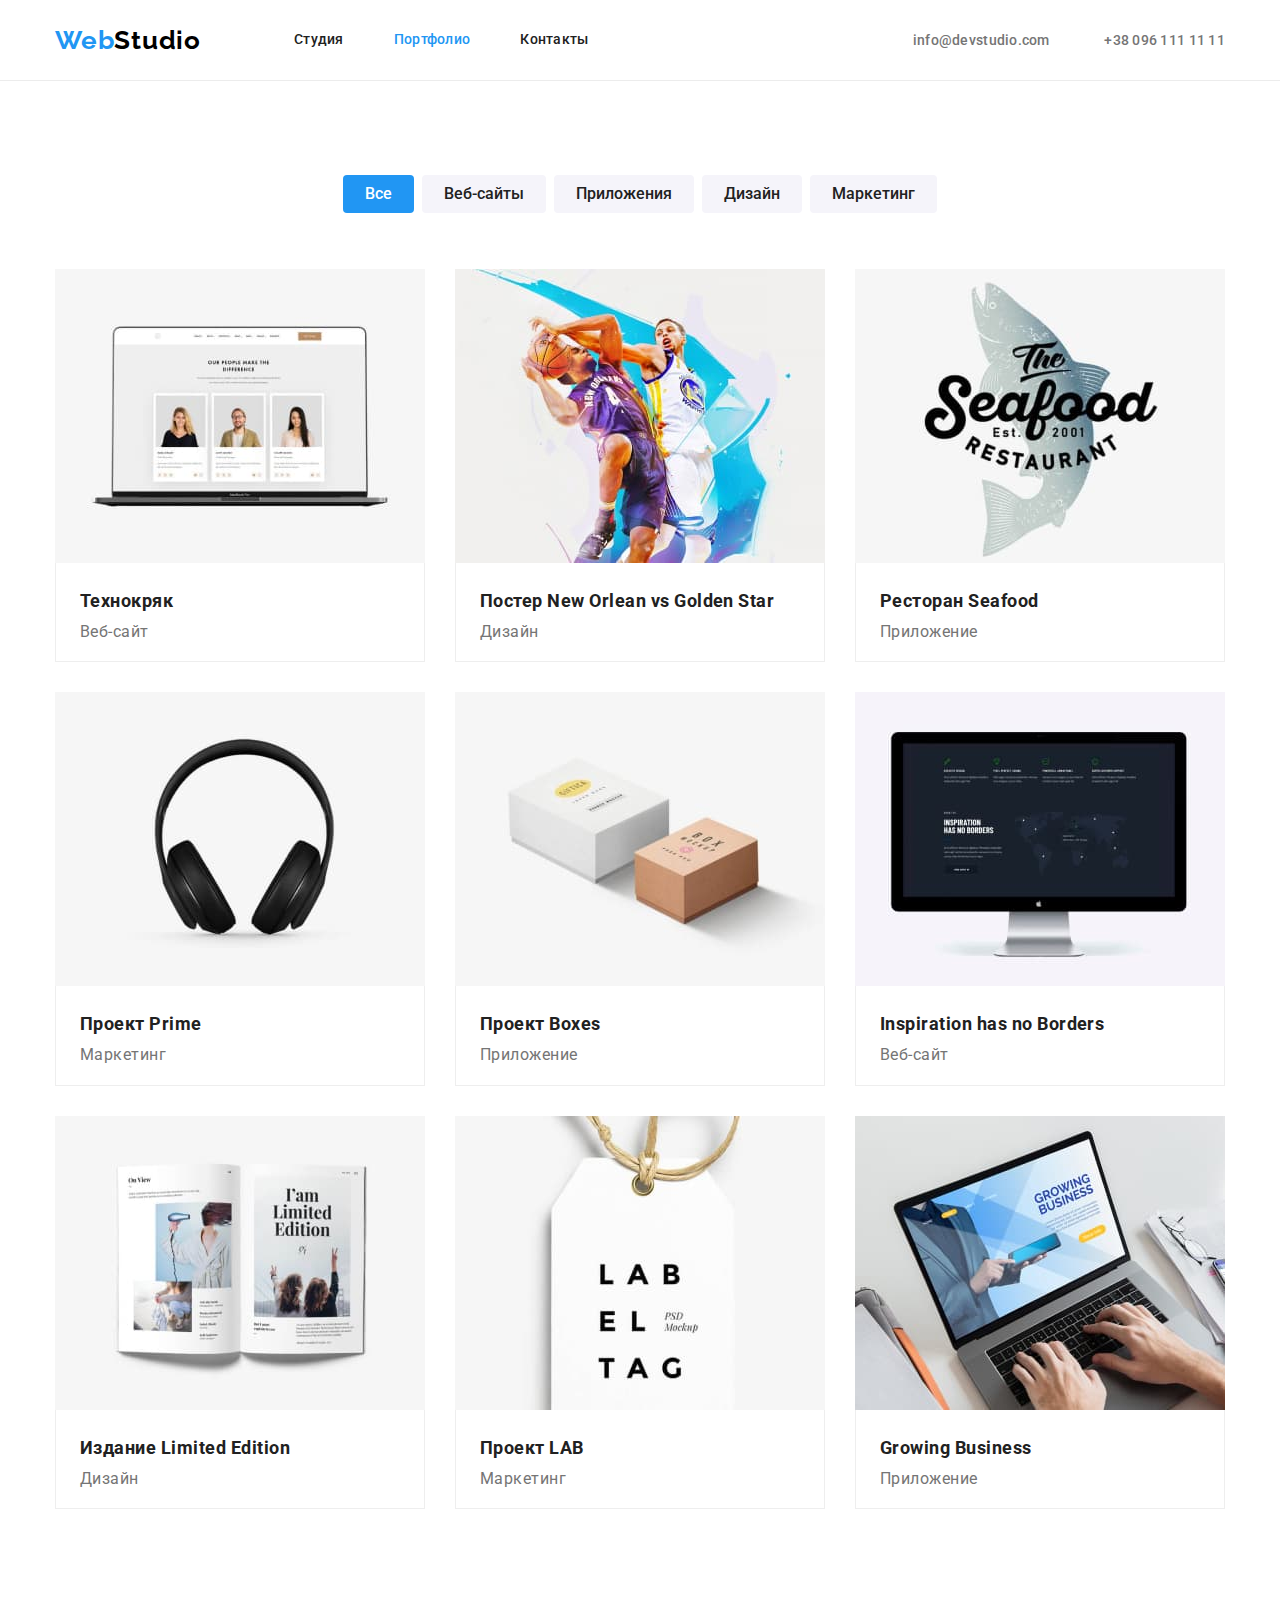
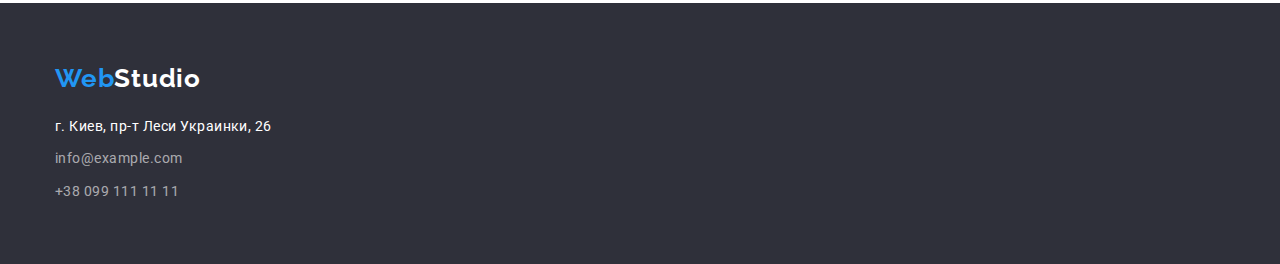
==== portfolio.html @ 50638141 "Initial" ====
<!DOCTYPE html>
<html lang="ru">

<head>
    <meta charset="UTF-8">
    <meta http-equiv="X-UA-Compatible" content="IE=edge">
    <meta name="viewport" content="width=device-width, initial-scale=1.0">
    <title>WebStudio - portfolio</title>
    <link rel="preconnect" href="https://fonts.gstatic.com">
    <link href="https://fonts.googleapis.com/css2?family=Raleway:wght@700&family=Roboto:wght@400;500;700;900&display=swap"
        rel="stylesheet">
    <link rel="stylesheet" href="https://cdnjs.cloudflare.com/ajax/libs/modern-normalize/1.0.0/modern-normalize.min.css">
    <link rel="stylesheet" href="./css/styles.css">
</head>

<body>
    <header class="header">
        <div class="main-nav container">
            <nav class="nav">
                <a href="./" class="logo"><span class="accent">Web</span>Studio</a>
                <ul class="navigation list">
                    <li class="item"><a href="./" class="link ">Студия</a></li>
                    <li class="item"><a href="./portfolio.html" class="link current">Портфолио</a></li>
                    <li class="item"><a href="#" class="link">Контакты</a></li>
                </ul>
            </nav>
            <div class="contacts-header">
                <a href="mailto:info@devstudio.com" class="link">info@devstudio.com</a>
                <a href="tel:+380961111111" class="link">+38 096 111 11 11</a>
            </div>
        </div>
    
    
    </header>
    <main>
        <section class="section">
            <div class="container">
                <h1 class="visually-hidden">Портфолио</h1> <!-- скроем в css -->
                
                    <ul class="portfolio-filter list">
                        <li class="item"><button class="button primary">Все</button></li>
                        <li class="item"><button class="button">Веб-сайты</button></li>
                        <li class="item"><button class="button">Приложения</button></li>
                        <li class="item"><button class="button">Дизайн</button></li>
                        <li class="item"><button class="button">Маркетинг</button></li>
                    </ul>
                
                
                <ul class="portfolio-cards list">
                    <li class="item">
                        <a href="" class="link">
                            <img src="./images/portfolio/img-0.jpg" width="370" height="294" alt="включенный ноутбук">
                            <div class="content">
                                <h2 class="title">Технокряк</h2>
                                <p class="description">Веб-сайт</p>
                            </div>
                            
                        </a>
                    </li>
                    <li class="item">
                        <a href="" class="link">
                            <img src="./images/portfolio/img-1.jpg" width="370" height="294" alt="игроки баскетбол">
                                <div class="content">
                                    <h2 class="title">Постер New Orlean vs Golden Star</h2>
                                    <p class="description">Дизайн</p>
                             </div>
                            
                        </a>
                    </li>
                    <li class="item">
                        <a href="" class="link">
                            <img src="./images/portfolio/img-2.jpg" width="370" height="294" alt="логотип seafood">
                            <div class="content">
                                <h2 class="title">Ресторан Seafood</h2>
                                <p class="description">Приложение</p>
                            </div>
                        </a>
                    </li>
                    <li class="item">
                        <a href="" class="link">
                            <img src="./images/portfolio/img-3.jpg" width="370" height="294" alt="наушники">
                            <div class="content">
                                <h2 class="title">Проект Prime</h2>
                                  <p class="description">Маркетинг</p>
                            </div>
                            
                        </a>
                    </li>
                    <li class="item">
                        <a href="" class="link">
                            <img src="./images/portfolio/img-4.jpg" width="370" height="294" alt="картонные коробки">
                            <div class="content">
                              <h2 class="title">Проект Boxes</h2>
                              <p class="description">Приложение</p>  
                            </div>
                            
                        </a>
                    </li>
                    <li class="item">
                        <a href="" class="link">
                            <img src="./images/portfolio/img-5.jpg" width="370" height="294" alt="монитор">
                            <div class="content">
                                <h2 class="title">Inspiration has no Borders</h2>
                                <p class="description">Веб-сайт</p>
                            </div>
                            
                        </a>
                    </li>
                    <li class="item">
                        <a href="" class="link">
                            <img src="./images/portfolio/img-6.jpg" width="370" height="294" alt="разворот журнала">
                            <div class="content">
                                <h2 class="title">Издание Limited Edition</h2>
                                <p class="description">Дизайн</p>
                            </div>
                            
                        </a>
                    </li>
                    <li class="item">
                        <a href="" class="link">
                            <img src="./images/portfolio/img-7.jpg" width="370" height="294" alt="картонная бирка">
                            <div class="content">
                                <h2 class="title">Проект LAB</h2>
                                <p class="description">Маркетинг</p>
                            </div>
                            
                        </a>
                    </li>
                    <li class="item">
                        <a href="" class="link">
                            <img src="./images/portfolio/img-8.jpg" width="370" height="294" alt="работа за ноутбуком">
                            <div class="content">
                                <h2 class="title">Growing Business</h2>
                                <p class="description">Приложение</p>
                            </div>
                            
                        </a>
                    </li>
                
                </ul>

            </div>
            
            
        </section>
    </main>
    <!-- Footer -->
    <footer class="footer">
        <div class="container">
            <a href="./" class="logo inverse"><span class="accent">Web</span>Studio</a>
            <address class="address">
                <a href="https://goo.gl/maps/Cqjtd7NMXMsjPBQS7" class="map-link" target="_blank"
                    rel="noopener norefferer nofollow">г. Киев, пр-т Леси Украинки, 26</a>
                <ul class="address-items list">
                    <li><a href="mailto:info@example.com" class="link">info@example.com</a></li>
                    <li><a href="tel:+380991111111" class="link">+38 099 111 11 11</a></li>
                </ul>
    
            </address>
        </div>
    
    </footer>
</body>

</html>
---- css/styles.css ----
/* черный в заголовках #212121
текст параграф #757575
акцент #2196F3 */
:root {
  --text-color: #757575;
  --accent-color: #2196f3;
  --title-color: #212121;
  --light-bg-color: #f5f4fa;
  --dark-bg-color: #2f303a;
}
body {
  font-family: 'Roboto', sans-serif;
  font-style: normal;
  font-size: 16px;
  color: var(--text-color);
  letter-spacing: 0.03em;
}
h1,
h2,
h3,
h4,
h5,
h6,
p {
  margin: 0;
  padding: 0;
}

.visually-hidden {
  position: absolute !important;
  clip: rect(1px 1px 1px 1px);
  clip: rect(1px, 1px, 1px, 1px);
  padding: 0 !important;
  border: 0 !important;
  height: 1px !important;
  width: 1px !important;
  overflow: hidden;
}
.section {
  padding-top: 94px;
  padding-bottom: 94px;

  /* outline: 1px solid tomato; */
}
.container {
  width: 1200px;
  margin: 0 auto;
  padding-left: 15px;
  padding-right: 15px;
}
.list {
  list-style: none;
  margin: 0;
  padding: 0;
}
.link {
  text-decoration: none;
  color: inherit;
}
.button {
  border: 0px;
  border-radius: 4px;
  padding: 6px 22px;
  font-family: 'Roboto', sans-serif;
  font-weight: 500;
  font-size: 16px;
  line-height: 1.62;
  color: var(--title-color);
  background-color: #f5f4fa;

  cursor: pointer;
}
.button.primary {
  color: #fff;
  background-color: var(--accent-color);
}

.button:hover,
.button:focus {
  color: #fff;
  background-color: var(--accent-color);
}

/* Header */
.header {
  border-bottom: 1px solid #ececec;
}
.nav {
  display: flex;
}
.logo {
  margin-right: 93px;
  font-family: 'Raleway', sans-serif;
  font-weight: 700;
  font-size: 26px;
  line-height: 1.19;
  letter-spacing: 0.03em;
  text-decoration: none;
  color: #000000;
}
.logo.inverse{
  color: #fff;
}

.logo .accent {
  color: var(--accent-color);
}
.main-nav {
  display: flex;
  justify-content: space-between;
  align-items: center;
}
.navigation,
.nav {
  display: flex;
  align-items: center;
}
.navigation .item:not(:last-child) {
  margin-right: 50px;
}

.navigation .link {
  display: block;
  padding-top: 32px;
  padding-bottom: 32px;

  font-weight: 500;
  font-size: 14px;
  line-height: 1.14;
  letter-spacing: 0.02em;
  color: var(--title-color);
}

.navigation .link:hover,
.navigation .link:focus,
.navigation .link.current {
  color: var(--accent-color);
}

.contacts-header .link {
  font-weight: 500;
  font-size: 14px;
  line-height: 1.14;
  letter-spacing: 0.02em;
  text-decoration: none;
  color: var(--text-color);
}
.contacts-header {
  margin-left: auto;
}
.contacts-header .link:hover,
.contacts-header .link:focus {
  color: var(--accent-color);
}
.contacts-header .link + .link {
  margin-left: 50px;
}
/* section */
.section-title {
  font-weight: 700;
  font-size: 36px;
  line-height: 1.17;
  text-align: center;
  letter-spacing: 0.03em;
  color: var(--title-color);
  margin-bottom: 50px;
}
/* Hero */
.section-hero {
  background-color: var(--dark-bg-color);
}
.hero-inner {
  margin: 0 auto;
  max-width: 696px;
  text-align: center;
}
.section-hero .title {
  font-weight: 900;
  font-size: 44px;
  line-height: 1.36;
  text-align: center;
  letter-spacing: 0.06em;
  text-transform: uppercase;
  color: #fff;
  margin-bottom: 30px;
}

.button-hero {
  padding: 10px 32px;
  font-family: 'Roboto', sans-serif;
  font-weight: 700;
  font-size: 16px;
  line-height: 1.87;
  letter-spacing: 0.06em;
  color: #fff;
  background-color: var(--accent-color);
  cursor: pointer;
}
.button-hero:hover,
.button-hero:focus {
  background-color: #188ce8;
}

/* Секция "чем мы занимаемся" */
.features {
  display: flex;
  margin-bottom: 94px;
}
.features-item {
  flex-basis: calc((100% -3 * 30px) / 3);
}
.features-item:not(:last-child) {
  margin-right: 30px;
}
.features-title {
  margin-bottom: 10px;
  font-weight: 700;
  font-size: 14px;
  line-height: 1.14;
  text-transform: uppercase;
  color: var(--title-color);
}

.features-description {
  font-size: 14px;
  line-height: 1.71;
}

.features-images {
  display: flex;
}
.features-images .item {
  margin-right: 30px;
}
.features-images .item:nth-child(3n) {
  margin-right: 0px;
}

/* Наша команда */
.section-team {
  background-color: var(--light-bg-color);
}
.employee-cards {
  display: flex;
  justify-content: space-between;
}
.employee-cards-item {
  flex-basis: 270px;
  border-radius: 0px 0px 4px 4px;
  background-color: #fff;
  text-align: center;
}
.employee-name {
  padding-top: 30px;
  margin-bottom: 10px;
  font-weight: 500;
  font-size: 16px;
  line-height: 1.19;
  color: var(--title-color);
}
.employee-position {
  line-height: 1.19;
  padding-bottom: 30px;
}

/* footer */
.footer {
  background-color: var(--dark-bg-color);
  padding-top: 60px;
  padding-bottom: 60px;
}
.map-link {
  font-size: 14px;
  line-height: 24px;
  color: #fff;
  text-decoration: none;
}
.map-link:hover,
.map-link:focus {
  color: var(--accent-color);
}
.address {
  margin-top: 20px;
  font-style: normal;
}
.address-items>li {
  margin-top: 9px;
}
.address-items .link {
  font-size: 14px;
  line-height: 1.71;
  color: rgba(255, 255, 255, 0.6);
}
.address-items .link:hover,
.address-items .link:focus {
  color: var(--accent-color);
}

/* Portfolio */

.portfolio-filter {
  display: flex;
  justify-content: center;
  margin-bottom: 56px;
}
.portfolio-filter .item + .item {
  margin-left: 8px;
}

.portfolio-cards {
  display: flex;
  flex-wrap: wrap;
  margin-left: -30px;
  margin-top: -30px;

  
}
.portfolio-cards .item {
  width: calc((100% - 90px) / 3);
  margin-left: 30px;
  margin-top: 30px;  
}
.portfolio-cards .link {
  display: block;
}

.portfolio-cards img {
  display: block;
  max-width: 100%;
  height: auto;
} 
.portfolio-cards .content {
  padding: 20px 24px;
  
  border-right: 1px solid #eeeeee;
  border-bottom: 1px solid #eeeeee;
  border-left: 1px solid #eeeeee;
}
.portfolio-cards .title {
  font-weight: 700;
  font-size: 18px;
  line-height: 2;
  color: var(--title-color);
  margin-bottom: 4px;
}

.portfolio-cards .decription {
  font-size: 16px;
  line-height: 1.87;
}
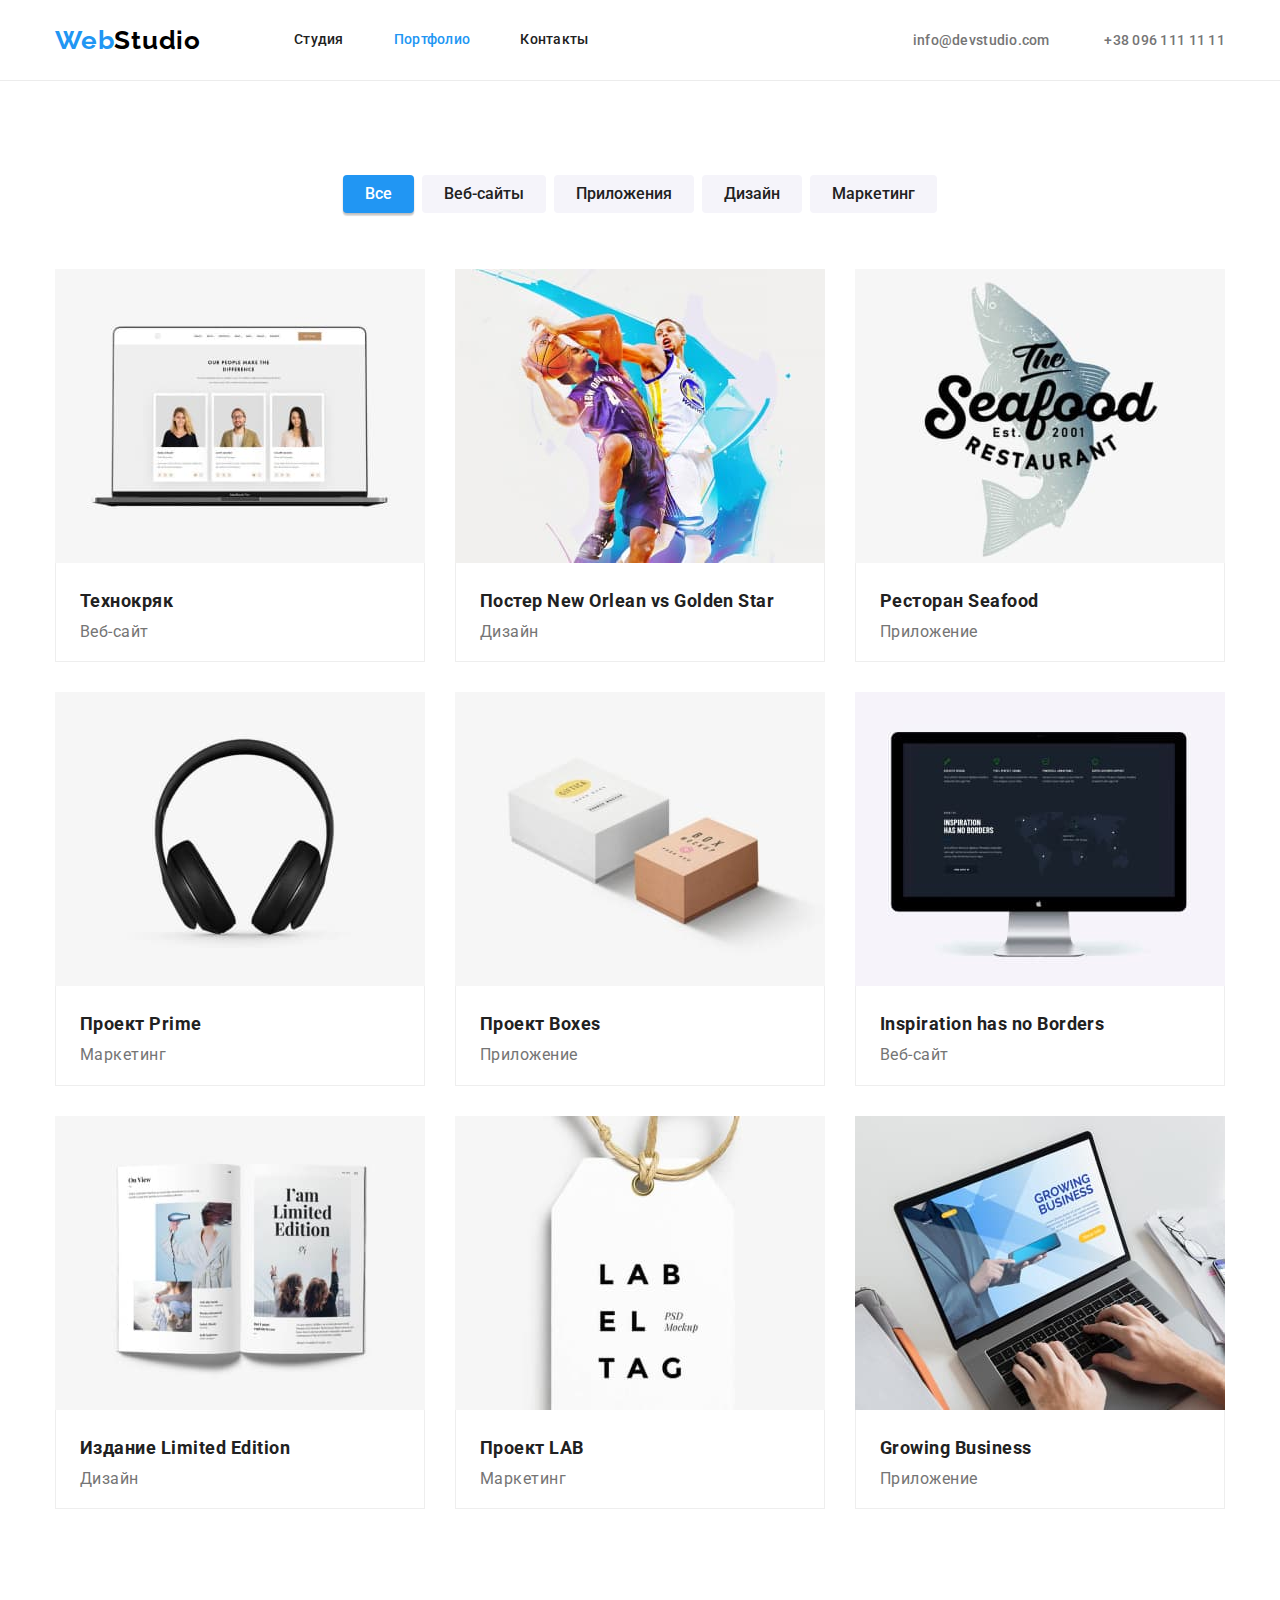
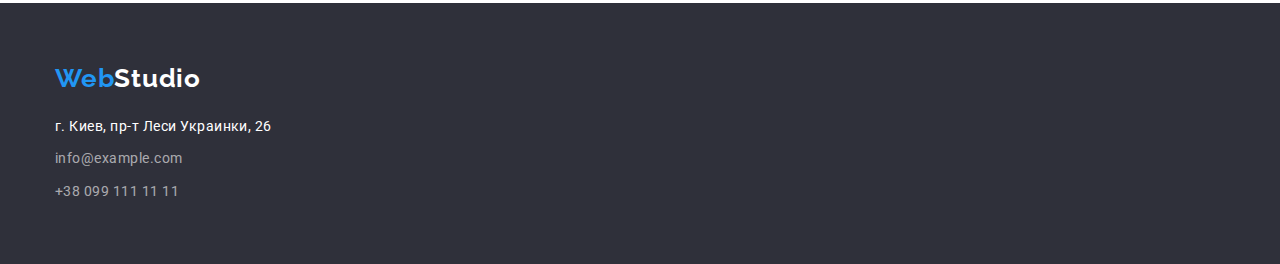
==== commit 5eebc569: "добавляет фоновые изображения" ====
--- a/portfolio.html
+++ b/portfolio.html
@@ -48,7 +48,7 @@
                 
                 <ul class="portfolio-cards list">
                     <li class="item">
-                        <a href="" class="link">
+                        <a href="" class="portfolio-link link">
                             <img src="./images/portfolio/img-0.jpg" width="370" height="294" alt="включенный ноутбук">
                             <div class="content">
                                 <h2 class="title">Технокряк</h2>
@@ -58,7 +58,7 @@
                         </a>
                     </li>
                     <li class="item">
-                        <a href="" class="link">
+                        <a href="" class="portfolio-link link">
                             <img src="./images/portfolio/img-1.jpg" width="370" height="294" alt="игроки баскетбол">
                                 <div class="content">
                                     <h2 class="title">Постер New Orlean vs Golden Star</h2>
@@ -68,7 +68,7 @@
                         </a>
                     </li>
                     <li class="item">
-                        <a href="" class="link">
+                        <a href="" class="portfolio-link link">
                             <img src="./images/portfolio/img-2.jpg" width="370" height="294" alt="логотип seafood">
                             <div class="content">
                                 <h2 class="title">Ресторан Seafood</h2>
@@ -77,7 +77,7 @@
                         </a>
                     </li>
                     <li class="item">
-                        <a href="" class="link">
+                        <a href="" class="portfolio-link link">
                             <img src="./images/portfolio/img-3.jpg" width="370" height="294" alt="наушники">
                             <div class="content">
                                 <h2 class="title">Проект Prime</h2>
@@ -87,7 +87,7 @@
                         </a>
                     </li>
                     <li class="item">
-                        <a href="" class="link">
+                        <a href="" class="portfolio-link link">
                             <img src="./images/portfolio/img-4.jpg" width="370" height="294" alt="картонные коробки">
                             <div class="content">
                               <h2 class="title">Проект Boxes</h2>
@@ -97,7 +97,7 @@
                         </a>
                     </li>
                     <li class="item">
-                        <a href="" class="link">
+                        <a href="" class="portfolio-link link">
                             <img src="./images/portfolio/img-5.jpg" width="370" height="294" alt="монитор">
                             <div class="content">
                                 <h2 class="title">Inspiration has no Borders</h2>
@@ -107,7 +107,7 @@
                         </a>
                     </li>
                     <li class="item">
-                        <a href="" class="link">
+                        <a href="" class="portfolio-link link">
                             <img src="./images/portfolio/img-6.jpg" width="370" height="294" alt="разворот журнала">
                             <div class="content">
                                 <h2 class="title">Издание Limited Edition</h2>
@@ -117,7 +117,7 @@
                         </a>
                     </li>
                     <li class="item">
-                        <a href="" class="link">
+                        <a href="" class="portfolio-link link">
                             <img src="./images/portfolio/img-7.jpg" width="370" height="294" alt="картонная бирка">
                             <div class="content">
                                 <h2 class="title">Проект LAB</h2>
@@ -127,7 +127,7 @@
                         </a>
                     </li>
                     <li class="item">
-                        <a href="" class="link">
+                        <a href="" class="portfolio-link            link">
                             <img src="./images/portfolio/img-8.jpg" width="370" height="294" alt="работа за ноутбуком">
                             <div class="content">
                                 <h2 class="title">Growing Business</h2>
--- a/css/styles.css
+++ b/css/styles.css
@@ -73,6 +73,7 @@
 .button.primary {
   color: #fff;
   background-color: var(--accent-color);
+  box-shadow: 0px 3px 1px rgba(0, 0, 0, 0.1), 0px 1px 2px rgba(0, 0, 0, 0.08), 0px 2px 2px rgba(0, 0, 0, 0.12);
 }
 
 .button:hover,
@@ -167,8 +168,20 @@
 }
 /* Hero */
 .section-hero {
-  background-color: var(--dark-bg-color);
-}
+  margin-left: auto;
+  margin-right: auto;
+  padding-top: 200px;
+  max-width: 1600px;
+  height: 600px;
+  background-image: linear-gradient(rgba(47, 48, 58, 0.4), rgba(47, 48, 58, 0.4)),
+  url(../images/hero_background.jpg);
+  
+  background-position: center;
+  background-repeat: no-repeat;
+  background-size: cover;
+  /* background-color: var(--dark-bg-color); */
+}
+
 .hero-inner {
   margin: 0 auto;
   max-width: 696px;
@@ -194,6 +207,7 @@
   letter-spacing: 0.06em;
   color: #fff;
   background-color: var(--accent-color);
+  box-shadow: 0px 4px 4px rgba(0, 0, 0, 0.15);
   cursor: pointer;
 }
 .button-hero:hover,
@@ -212,6 +226,16 @@
 .features-item:not(:last-child) {
   margin-right: 30px;
 }
+
+.features-title::before{
+ content: '';
+ display: block;
+ margin-bottom: 30px;
+ width: 100%;
+ height: 120px;
+ background-color: var(--light-bg-color);
+ border-radius: 4px;
+}
 .features-title {
   margin-bottom: 10px;
   font-weight: 700;
@@ -245,10 +269,12 @@
   justify-content: space-between;
 }
 .employee-cards-item {
-  flex-basis: 270px;
+  flex-basis: 270px;  
+  text-align: center;
+  background-color: #fff;
+  box-shadow: 0px 1px 3px rgba(0, 0, 0, 0.12), 0px 1px 1px rgba(0, 0, 0, 0.14), 0px 2px 1px rgba(0, 0, 0, 0.2);
   border-radius: 0px 0px 4px 4px;
-  background-color: #fff;
-  text-align: center;
+
 }
 .employee-name {
   padding-top: 30px;
@@ -262,13 +288,26 @@
   line-height: 1.19;
   padding-bottom: 30px;
 }
-
+/* Clients */
+
+.clients.list{
+  display: flex;
+  justify-content: center;
+}
+.clients .item:not(:last-child){
+  margin-right: 30px;
+}
 /* footer */
 .footer {
   background-color: var(--dark-bg-color);
   padding-top: 60px;
   padding-bottom: 60px;
 }
+.footer-container{
+display: flex;
+}
+
+
 .map-link {
   font-size: 14px;
   line-height: 24px;
@@ -296,17 +335,40 @@
   color: var(--accent-color);
 }
 
+.follow-footer{
+  margin-left: 70px;
+  font-weight: 700;
+  font-size: 14px;
+  line-height: 1.17;
+  letter-spacing: 0.03em;
+
+  color: #fff;
+  text-transform: uppercase;
+}
+.follow-footer > p{
+  margin-bottom: 20px;
+}
+.social-footer {
+  display: inline-flex;
+} 
+.social-footer > .item:not(:last-child){
+  margin-right: 10px;
+}
 /* Portfolio */
 
 .portfolio-filter {
   display: flex;
   justify-content: center;
-  margin-bottom: 56px;
+  margin-bottom: 56px;  
 }
 .portfolio-filter .item + .item {
   margin-left: 8px;
 }
-
+.portfolio-link:hover,
+.portfolio-link:focus {
+  box-shadow: 0px 1px 1px rgba(0, 0, 0, 0.12), 0px 4px 4px rgba(0, 0, 0, 0.06), 1px 4px 6px rgba(0, 0, 0, 0.16);
+
+}
 .portfolio-cards {
   display: flex;
   flex-wrap: wrap;
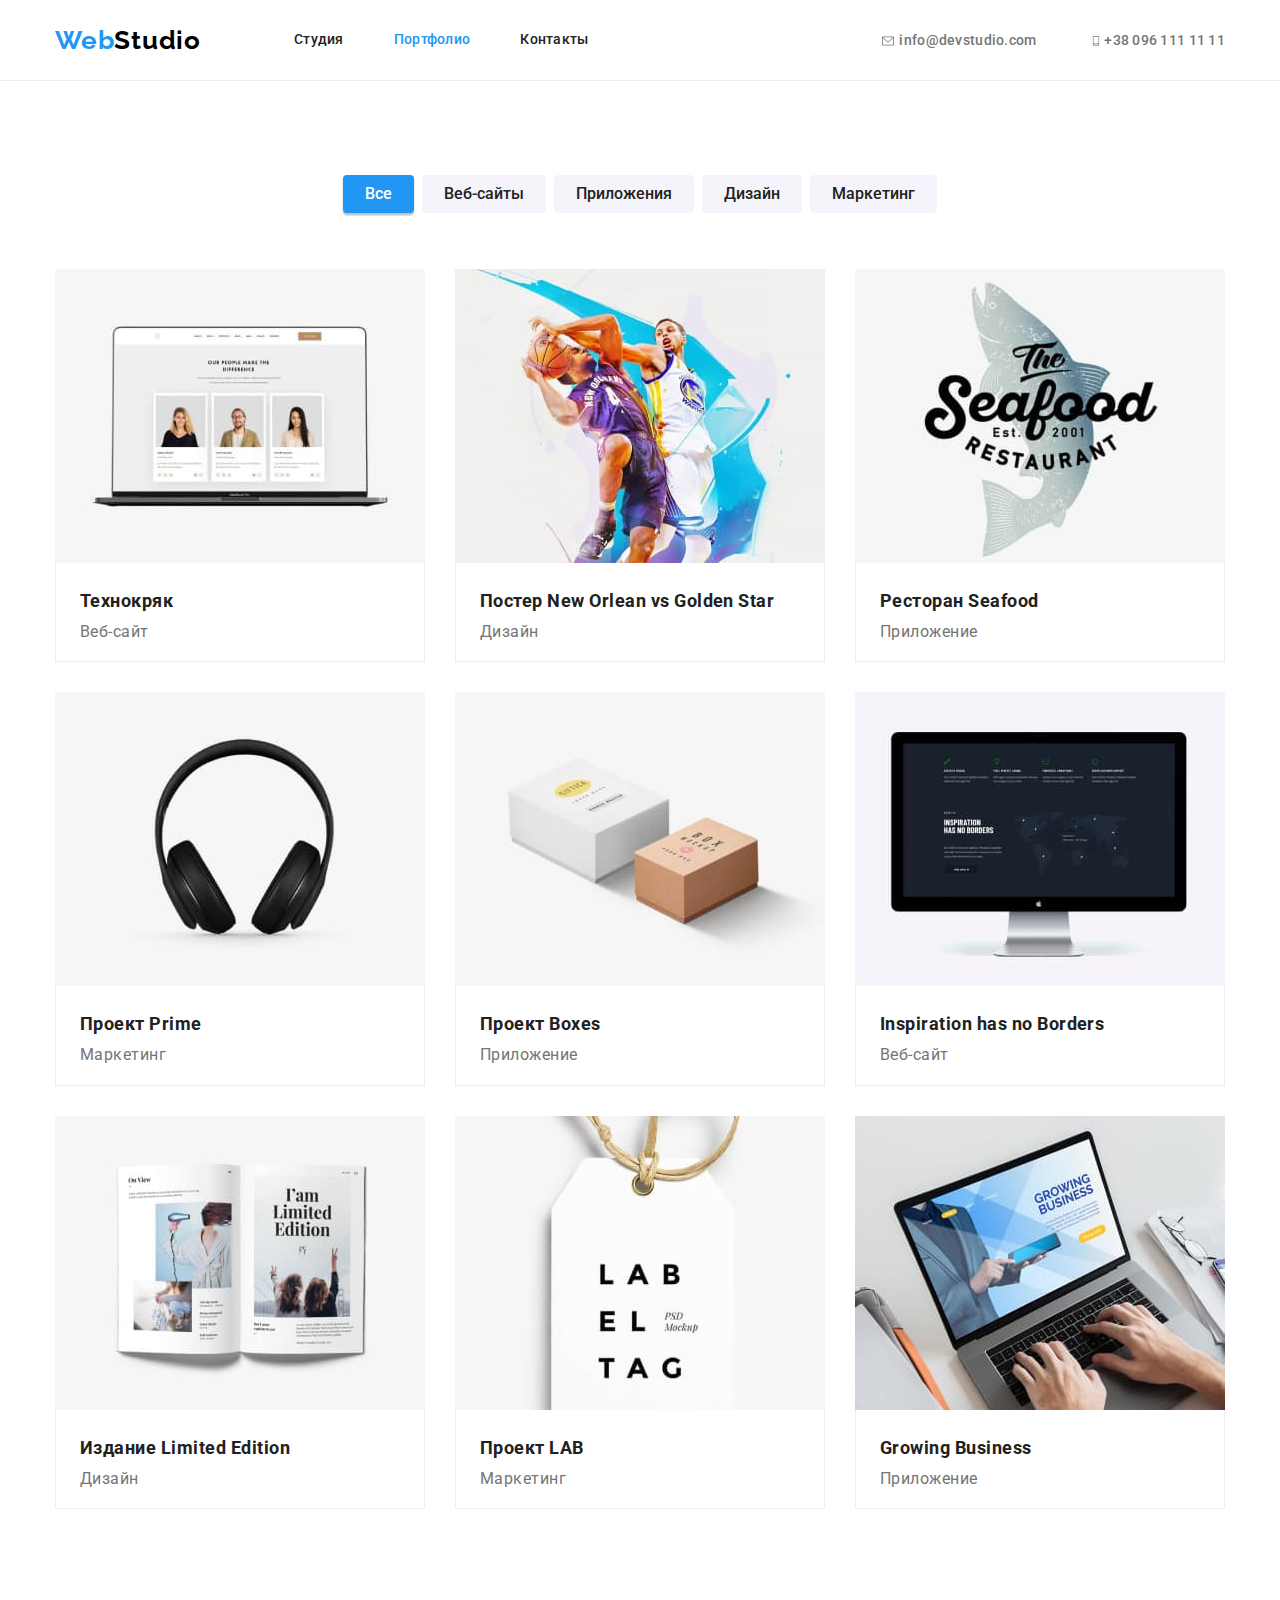
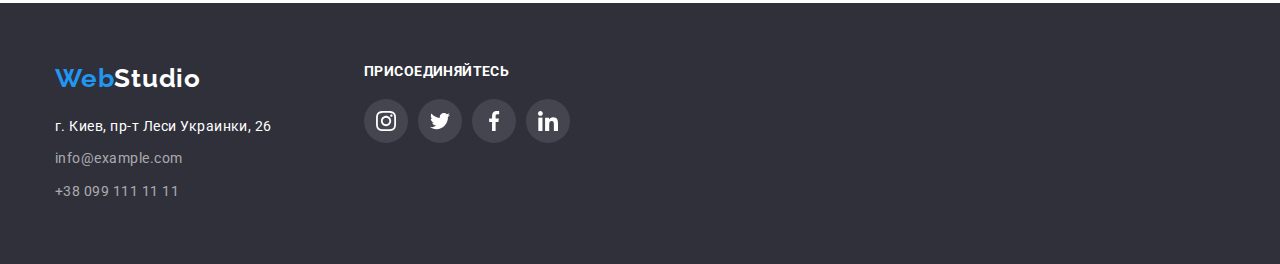
==== commit 0092f60f: "добавляет svg" ====
--- a/portfolio.html
+++ b/portfolio.html
@@ -24,9 +24,20 @@
                     <li class="item"><a href="#" class="link">Контакты</a></li>
                 </ul>
             </nav>
+    
             <div class="contacts-header">
-                <a href="mailto:info@devstudio.com" class="link">info@devstudio.com</a>
-                <a href="tel:+380961111111" class="link">+38 096 111 11 11</a>
+    
+                <a href="mailto:info@devstudio.com" class="link">
+                    <svg class="icon" width="16" height="12">
+                        <use href="./images/symbol-defs.svg#icon-envelope"></use>
+                    </svg>
+    
+                    info@devstudio.com</a>
+                <a href="tel:+380961111111" class="link">
+                    <svg class="icon" width="10" height="16">
+                        <use href="./images/symbol-defs.svg#icon-smartphone"></use>
+                    </svg>
+                    +38 096 111 11 11</a>
             </div>
         </div>
     
@@ -146,17 +157,44 @@
     </main>
     <!-- Footer -->
     <footer class="footer">
-        <div class="container">
-            <a href="./" class="logo inverse"><span class="accent">Web</span>Studio</a>
-            <address class="address">
-                <a href="https://goo.gl/maps/Cqjtd7NMXMsjPBQS7" class="map-link" target="_blank"
-                    rel="noopener norefferer nofollow">г. Киев, пр-т Леси Украинки, 26</a>
-                <ul class="address-items list">
-                    <li><a href="mailto:info@example.com" class="link">info@example.com</a></li>
-                    <li><a href="tel:+380991111111" class="link">+38 099 111 11 11</a></li>
+        <div class="footer-container container">
+            <div>
+                <a href="./" class="logo inverse"><span class="accent">Web</span>Studio</a>
+                <address class="address">
+                    <a href="https://goo.gl/maps/Cqjtd7NMXMsjPBQS7" class="map-link" target="_blank"
+                        rel="noopener norefferer nofollow">г. Киев, пр-т Леси Украинки, 26</a>
+                    <ul class="address-items list">
+                        <li><a href="mailto:info@example.com" class="link">info@example.com</a></li>
+                        <li><a href="tel:+380991111111" class="link">+38 099 111 11 11</a></li>
+                    </ul>
+                </address>
+            </div>
+            <div class="follow-footer">
+                <p>присоединяйтесь</p>
+                <ul class="socilal-links list">
+                    <li class="social-links-item"><a href="" class="social link footer-link">
+                            <svg class="icon" width="20" height="20">
+                                <use href="./images/symbol-defs.svg#icon-instagram"></use>
+                            </svg>
+                        </a></li>
+                    <li class="social-links-item"><a href="" class="social link footer-link">
+                            <svg class="icon" width="20" height="20">
+                                <use href="./images/symbol-defs.svg#icon-twitter"></use>
+                            </svg>
+                        </a></li>
+                    <li class="social-links-item"><a href="" class="social link footer-link ">
+                            <svg class="icon" width="20" height="20">
+                                <use href="./images/symbol-defs.svg#icon-facebook"></use>
+                            </svg>
+                        </a></li>
+                    <li class="social-links-item"><a href="" class="social link footer-link">
+                            <svg class="icon" width="20" height="20">
+                                <use href="./images/symbol-defs.svg#icon-linkedin"></use>
+                            </svg>
+                        </a></li>
                 </ul>
-    
-            </address>
+            </div>
+    
         </div>
     
     </footer>
--- a/css/styles.css
+++ b/css/styles.css
@@ -57,6 +57,10 @@
   text-decoration: none;
   color: inherit;
 }
+.icon {
+  fill: currentColor;
+  display: block;
+}
 .button {
   border: 0px;
   border-radius: 4px;
@@ -139,6 +143,7 @@
 }
 
 .contacts-header .link {
+  display: inline-block;
   font-weight: 500;
   font-size: 14px;
   line-height: 1.14;
@@ -152,6 +157,12 @@
 .contacts-header .link:hover,
 .contacts-header .link:focus {
   color: var(--accent-color);
+}
+.contacts-header .icon {
+  display: inline-block;
+  vertical-align: middle;
+  fill: currentColor;
+    
 }
 .contacts-header .link + .link {
   margin-left: 50px;
@@ -227,14 +238,18 @@
   margin-right: 30px;
 }
 
-.features-title::before{
- content: '';
- display: block;
+.features-icon-container{
+ padding-top: 30px;
  margin-bottom: 30px;
  width: 100%;
  height: 120px;
+ text-align: center;
+ background-position: center;
  background-color: var(--light-bg-color);
  border-radius: 4px;
+}
+.features-icon-container .icon{
+  margin: 0 auto;
 }
 .features-title {
   margin-bottom: 10px;
@@ -276,9 +291,12 @@
   border-radius: 0px 0px 4px 4px;
 
 }
+.employee-content{
+  padding: 30px 32px;
+
+}
 .employee-name {
-  padding-top: 30px;
-  margin-bottom: 10px;
+margin-bottom: 10px;
   font-weight: 500;
   font-size: 16px;
   line-height: 1.19;
@@ -286,7 +304,28 @@
 }
 .employee-position {
   line-height: 1.19;
-  padding-bottom: 30px;
+  margin-bottom: 16px;
+
+}
+.socilal-links {
+  display: flex;
+  
+}
+.social-links-item:not(:last-child){
+  margin-right: 10px;
+}
+.social.link {
+  display: block;
+  padding: 12px;
+  border-radius: 50%;
+  color: #AFB1B8;
+  background-color: #fff;
+}
+.social.link:hover,
+.social.link:focus{
+  color: #fff;
+  background-color: var(--accent-color);
+
 }
 /* Clients */
 
@@ -296,6 +335,25 @@
 }
 .clients .item:not(:last-child){
   margin-right: 30px;
+}
+.client-link {
+  
+  display: block;
+  width: 170px;
+  height: 90px;
+  padding-top: 20px;
+  color: #AFB1B8;
+  border-color: #AFB1B8;
+  border: 1px solid #AFB1B8;
+  border-radius: 4px;
+}
+.client-link:focus,
+.client-link:hover{
+  color: var(--accent-color);
+  border-color: var(--accent-color);
+}
+.client-link .icon {
+  margin: 0 auto;
 }
 /* footer */
 .footer {
@@ -348,11 +406,16 @@
 .follow-footer > p{
   margin-bottom: 20px;
 }
-.social-footer {
-  display: inline-flex;
-} 
-.social-footer > .item:not(:last-child){
-  margin-right: 10px;
+
+.social.link.footer-link {
+ 
+  color: #fff;
+  background-color: rgba(255, 255, 255, 0.1);
+}
+.social.link.footer-link:hover,
+.social.link.footer-link:focus{
+  color: #fff;
+  background-color: var(--accent-color);
 }
 /* Portfolio */
 
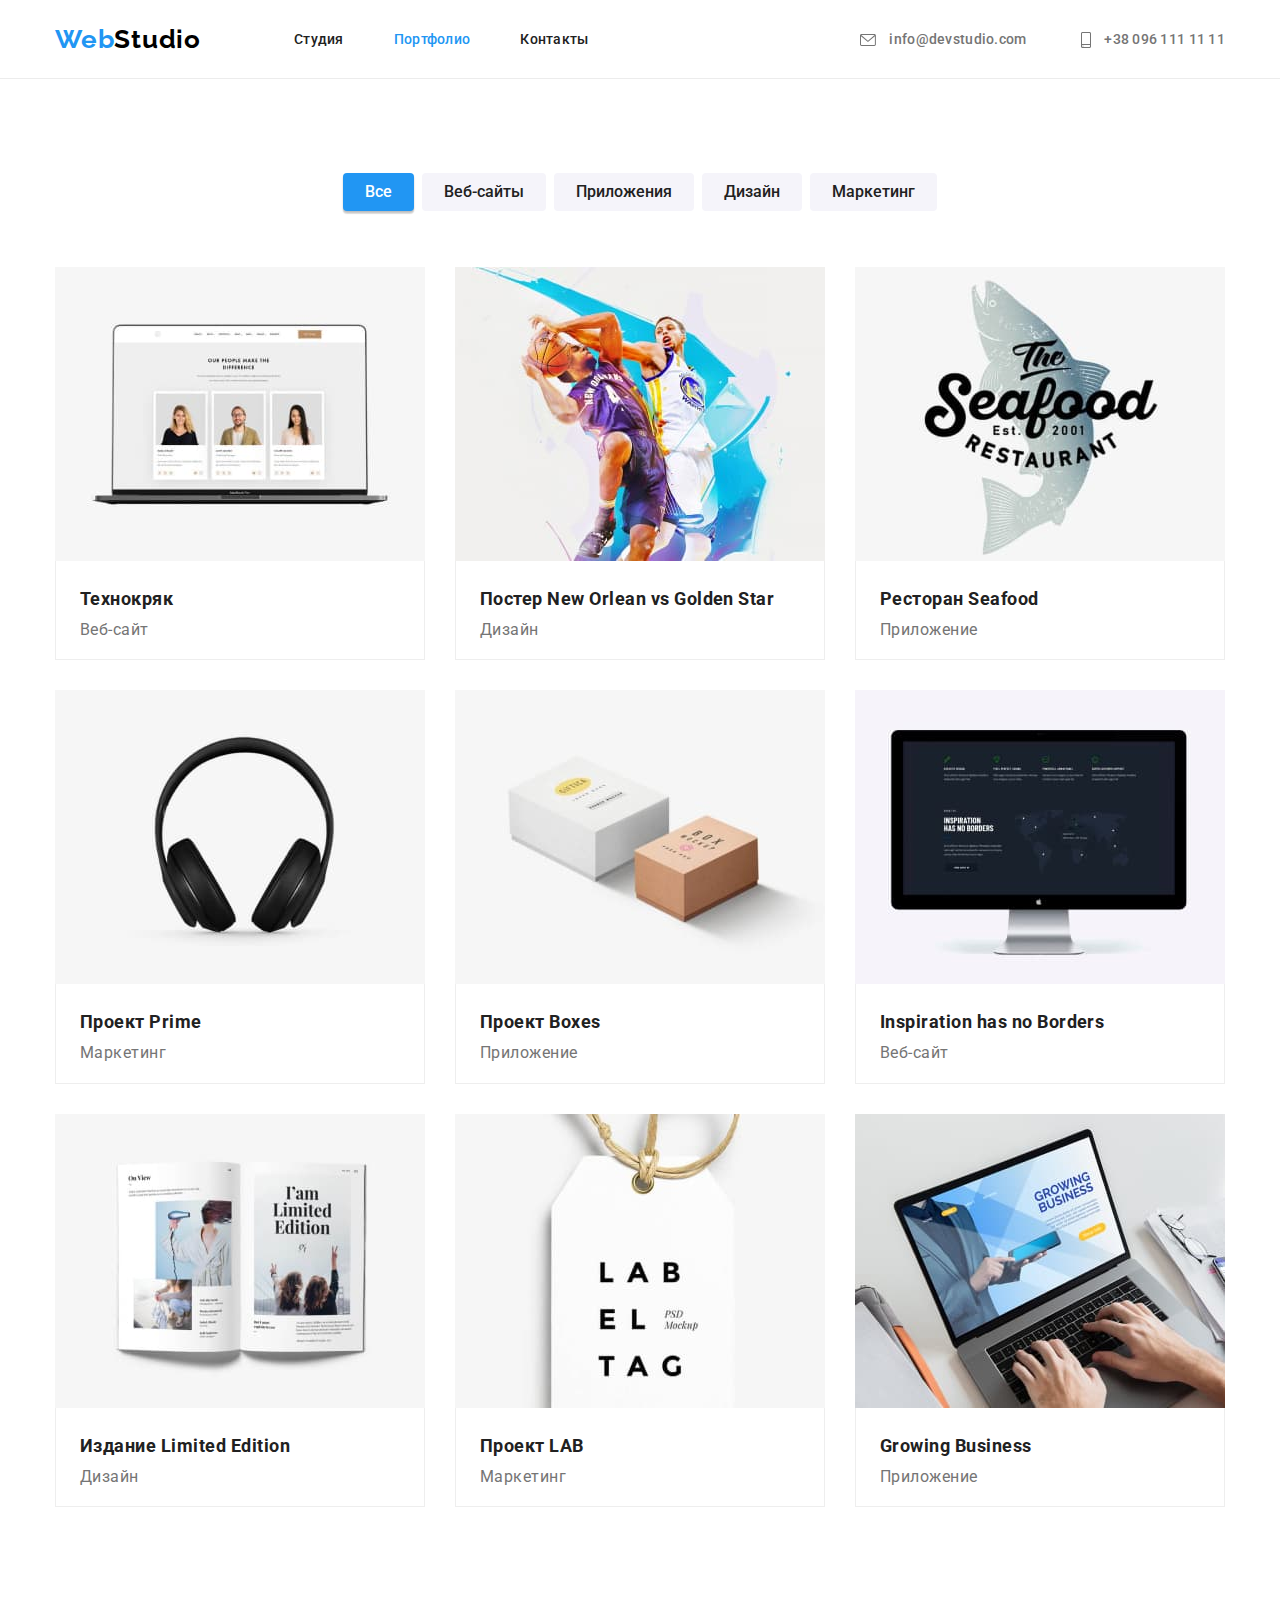
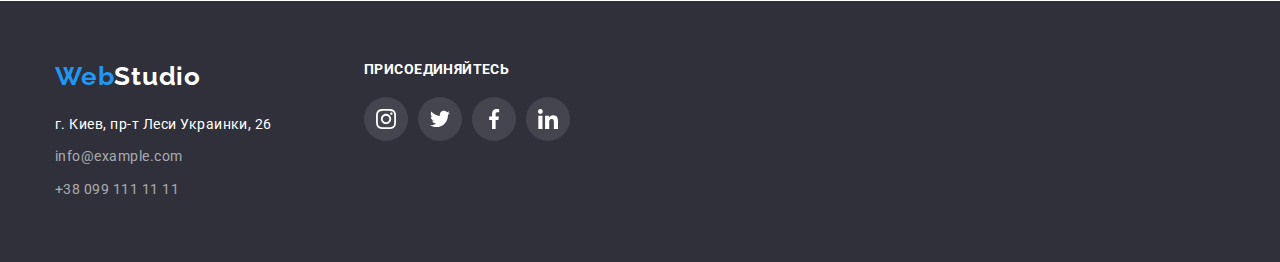
==== commit 9de36987: "мелкие баги" ====
--- a/portfolio.html
+++ b/portfolio.html
@@ -14,35 +14,35 @@
 </head>
 
 <body>
-    <header class="header">
-        <div class="main-nav container">
-            <nav class="nav">
-                <a href="./" class="logo"><span class="accent">Web</span>Studio</a>
-                <ul class="navigation list">
-                    <li class="item"><a href="./" class="link ">Студия</a></li>
-                    <li class="item"><a href="./portfolio.html" class="link current">Портфолио</a></li>
-                    <li class="item"><a href="#" class="link">Контакты</a></li>
-                </ul>
-            </nav>
-    
-            <div class="contacts-header">
-    
-                <a href="mailto:info@devstudio.com" class="link">
-                    <svg class="icon" width="16" height="12">
-                        <use href="./images/symbol-defs.svg#icon-envelope"></use>
-                    </svg>
-    
-                    info@devstudio.com</a>
-                <a href="tel:+380961111111" class="link">
-                    <svg class="icon" width="10" height="16">
-                        <use href="./images/symbol-defs.svg#icon-smartphone"></use>
-                    </svg>
-                    +38 096 111 11 11</a>
+        <header class="header">
+            <div class="main-nav container">
+                <nav class="nav">
+                    <a href="./" class="logo"><span class="accent">Web</span>Studio</a>
+                    <ul class="navigation list">
+                        <li class="item"><a href="./" class="link">Студия</a></li>
+                        <li class="item"><a href="./portfolio.html" class="current link">Портфолио</a></li>
+                        <li class="item"><a href="#" class="link">Контакты</a></li>
+                    </ul>
+                </nav>
+        
+                <div class="contacts-header">
+        
+                    <a href="mailto:info@devstudio.com" class="link">
+                        <svg class="icon" width="16" height="12">
+                            <use href="./images/icons.svg#icon-envelope"></use>
+                        </svg>
+        
+                        info@devstudio.com</a>
+                    <a href="tel:+380961111111" class="link">
+                        <svg class="icon" width="10" height="16">
+                            <use href="./images/icons.svg#icon-smartphone"></use>
+                        </svg>
+                        +38 096 111 11 11</a>
+                </div>
             </div>
-        </div>
-    
-    
-    </header>
+        
+        
+        </header>
     <main>
         <section class="section">
             <div class="container">
@@ -156,48 +156,52 @@
         </section>
     </main>
     <!-- Footer -->
-    <footer class="footer">
-        <div class="footer-container container">
-            <div>
-                <a href="./" class="logo inverse"><span class="accent">Web</span>Studio</a>
-                <address class="address">
-                    <a href="https://goo.gl/maps/Cqjtd7NMXMsjPBQS7" class="map-link" target="_blank"
-                        rel="noopener norefferer nofollow">г. Киев, пр-т Леси Украинки, 26</a>
-                    <ul class="address-items list">
-                        <li><a href="mailto:info@example.com" class="link">info@example.com</a></li>
-                        <li><a href="tel:+380991111111" class="link">+38 099 111 11 11</a></li>
-                    </ul>
-                </address>
-            </div>
-            <div class="follow-footer">
-                <p>присоединяйтесь</p>
-                <ul class="socilal-links list">
-                    <li class="social-links-item"><a href="" class="social link footer-link">
-                            <svg class="icon" width="20" height="20">
-                                <use href="./images/symbol-defs.svg#icon-instagram"></use>
-                            </svg>
-                        </a></li>
-                    <li class="social-links-item"><a href="" class="social link footer-link">
-                            <svg class="icon" width="20" height="20">
-                                <use href="./images/symbol-defs.svg#icon-twitter"></use>
-                            </svg>
-                        </a></li>
-                    <li class="social-links-item"><a href="" class="social link footer-link ">
-                            <svg class="icon" width="20" height="20">
-                                <use href="./images/symbol-defs.svg#icon-facebook"></use>
-                            </svg>
-                        </a></li>
-                    <li class="social-links-item"><a href="" class="social link footer-link">
-                            <svg class="icon" width="20" height="20">
-                                <use href="./images/symbol-defs.svg#icon-linkedin"></use>
-                            </svg>
-                        </a></li>
+<footer class="footer">
+    <div class="footer-container container">
+        <div>
+            <a href="./" class="logo inverse"><span class="accent">Web</span>Studio</a>
+            <address class="address">
+                <a href="https://goo.gl/maps/Cqjtd7NMXMsjPBQS7" class="map-link" target="_blank"
+                    rel="noopener norefferer nofollow">г. Киев, пр-т Леси Украинки, 26</a>
+                <ul class="address-items list">
+                    <li><a href="mailto:info@example.com" class="link">info@example.com</a></li>
+                    <li><a href="tel:+380991111111" class="link">+38 099 111 11 11</a></li>
                 </ul>
-            </div>
-    
+            </address>
         </div>
-    
-    </footer>
+        <div class="follow-footer">
+            <p>присоединяйтесь</p>
+            <ul class="socilal-links list">
+                <li class="social-links-item"><a href="" target="_blank" rel="noopenner noreferrer nofollow"
+                        class="social link footer-link">
+                        <svg class="icon" width="20" height="20">
+                            <use href="./images/icons.svg#icon-instagram"></use>
+                        </svg>
+                    </a></li>
+                <li class="social-links-item"><a href="" target="_blank" rel="noopenner noreferrer nofollow"
+                        class="social link footer-link">
+                        <svg class="icon" width="20" height="20">
+                            <use href="./images/icons.svg#icon-twitter"></use>
+                        </svg>
+                    </a></li>
+                <li class="social-links-item"><a href="" target="_blank" rel="noopenner noreferrer nofollow"
+                        class="social link footer-link ">
+                        <svg class="icon" width="20" height="20">
+                            <use href="./images/icons.svg#icon-facebook"></use>
+                        </svg>
+                    </a></li>
+                <li class="social-links-item"><a href="" target="_blank" rel="noopenner noreferrer nofollow"
+                        class="social link footer-link">
+                        <svg class="icon" width="20" height="20">
+                            <use href="./images/icons.svg#icon-linkedin"></use>
+                        </svg>
+                    </a></li>
+            </ul>
+        </div>
+
+    </div>
+
+</footer>
 </body>
 
 </html>--- a/css/styles.css
+++ b/css/styles.css
@@ -25,6 +25,11 @@
   margin: 0;
   padding: 0;
 }
+img{
+  display: block;
+  max-width: 100%;
+  height: auto;
+}
 
 .visually-hidden {
   position: absolute !important;
@@ -131,7 +136,7 @@
 
   font-weight: 500;
   font-size: 14px;
-  line-height: 1.14;
+  line-height: 1;
   letter-spacing: 0.02em;
   color: var(--title-color);
 }
@@ -159,6 +164,7 @@
   color: var(--accent-color);
 }
 .contacts-header .icon {
+  margin-right: 10px;
   display: inline-block;
   vertical-align: middle;
   fill: currentColor;
@@ -232,7 +238,7 @@
   margin-bottom: 94px;
 }
 .features-item {
-  flex-basis: calc((100% -3 * 30px) / 3);
+  flex-basis: calc((100% - 3 * 30px) / 3);
 }
 .features-item:not(:last-child) {
   margin-right: 30px;
@@ -331,7 +337,10 @@
 
 .clients.list{
   display: flex;
-  justify-content: center;
+  flex-wrap: wrap;
+}
+.clients .item {
+  flex-basis: calc((100% - 6 * 30px) / 6);
 }
 .clients .item:not(:last-child){
   margin-right: 30px;
